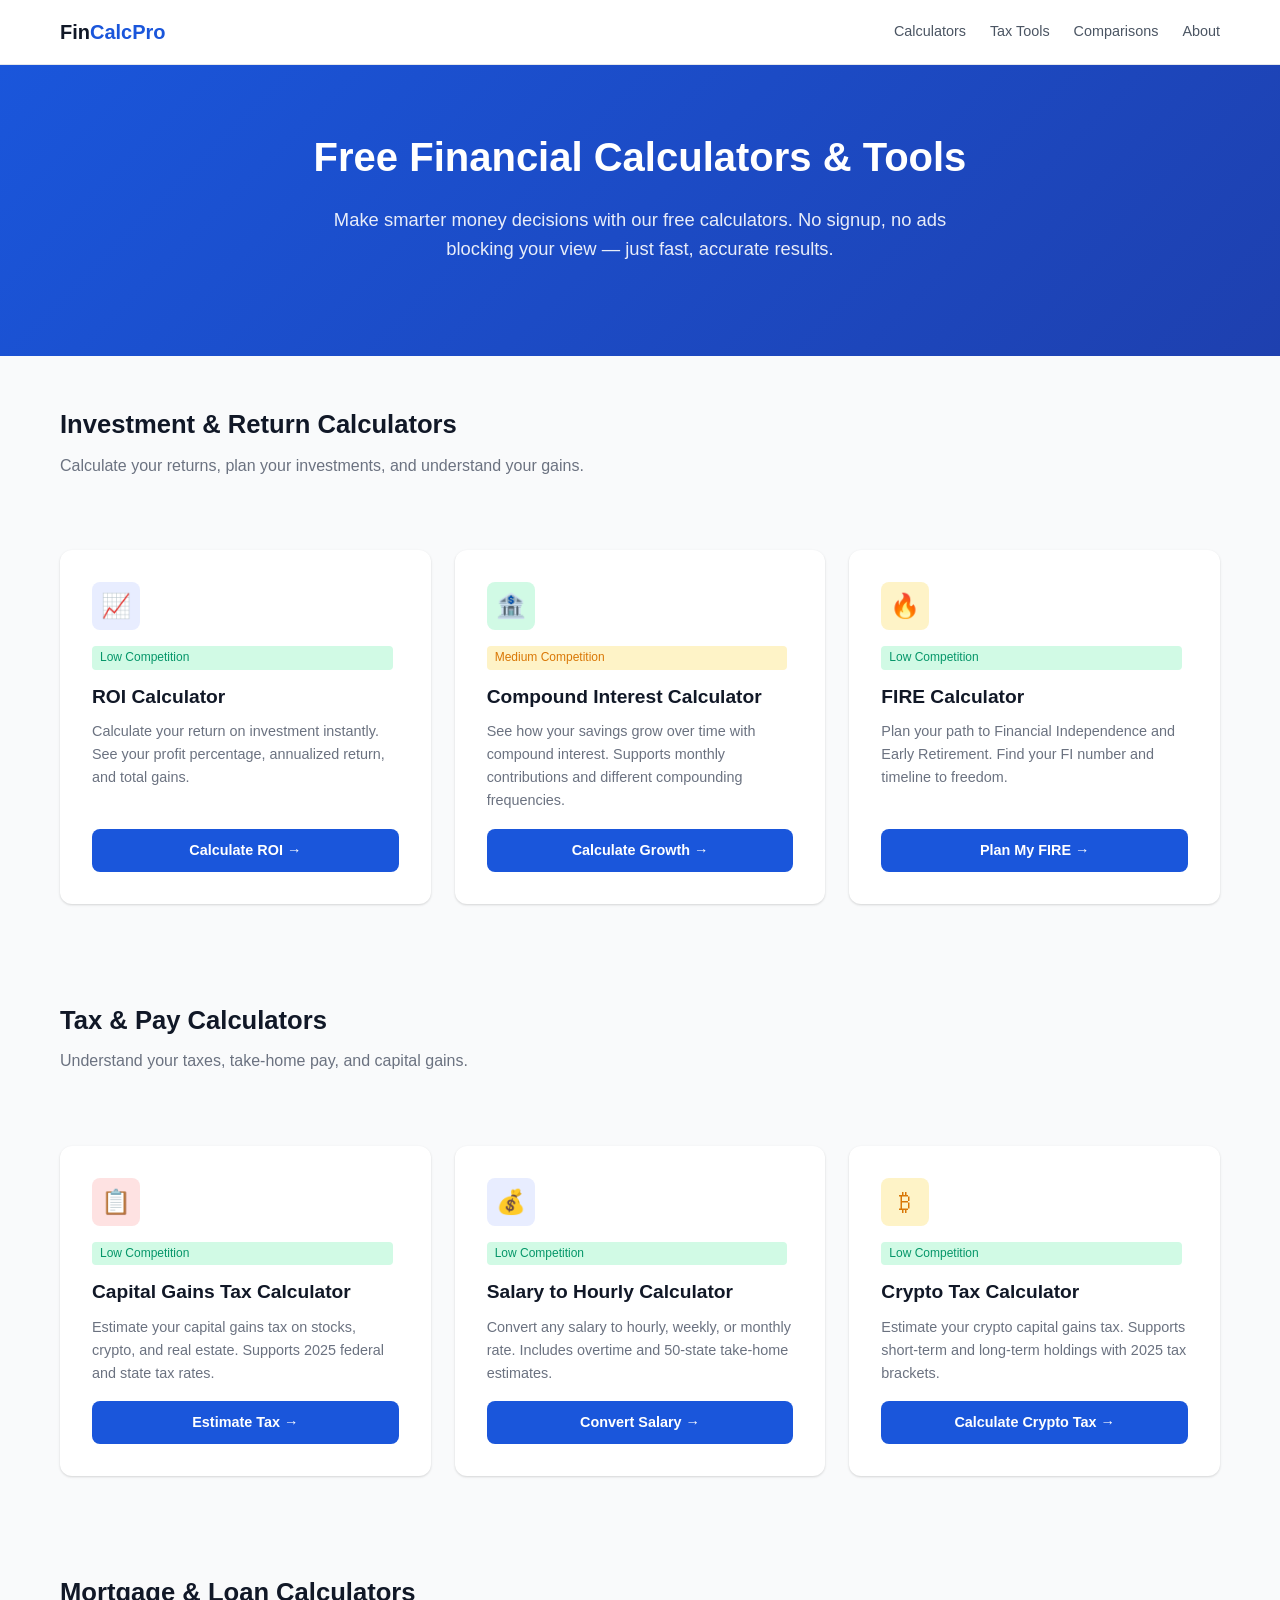
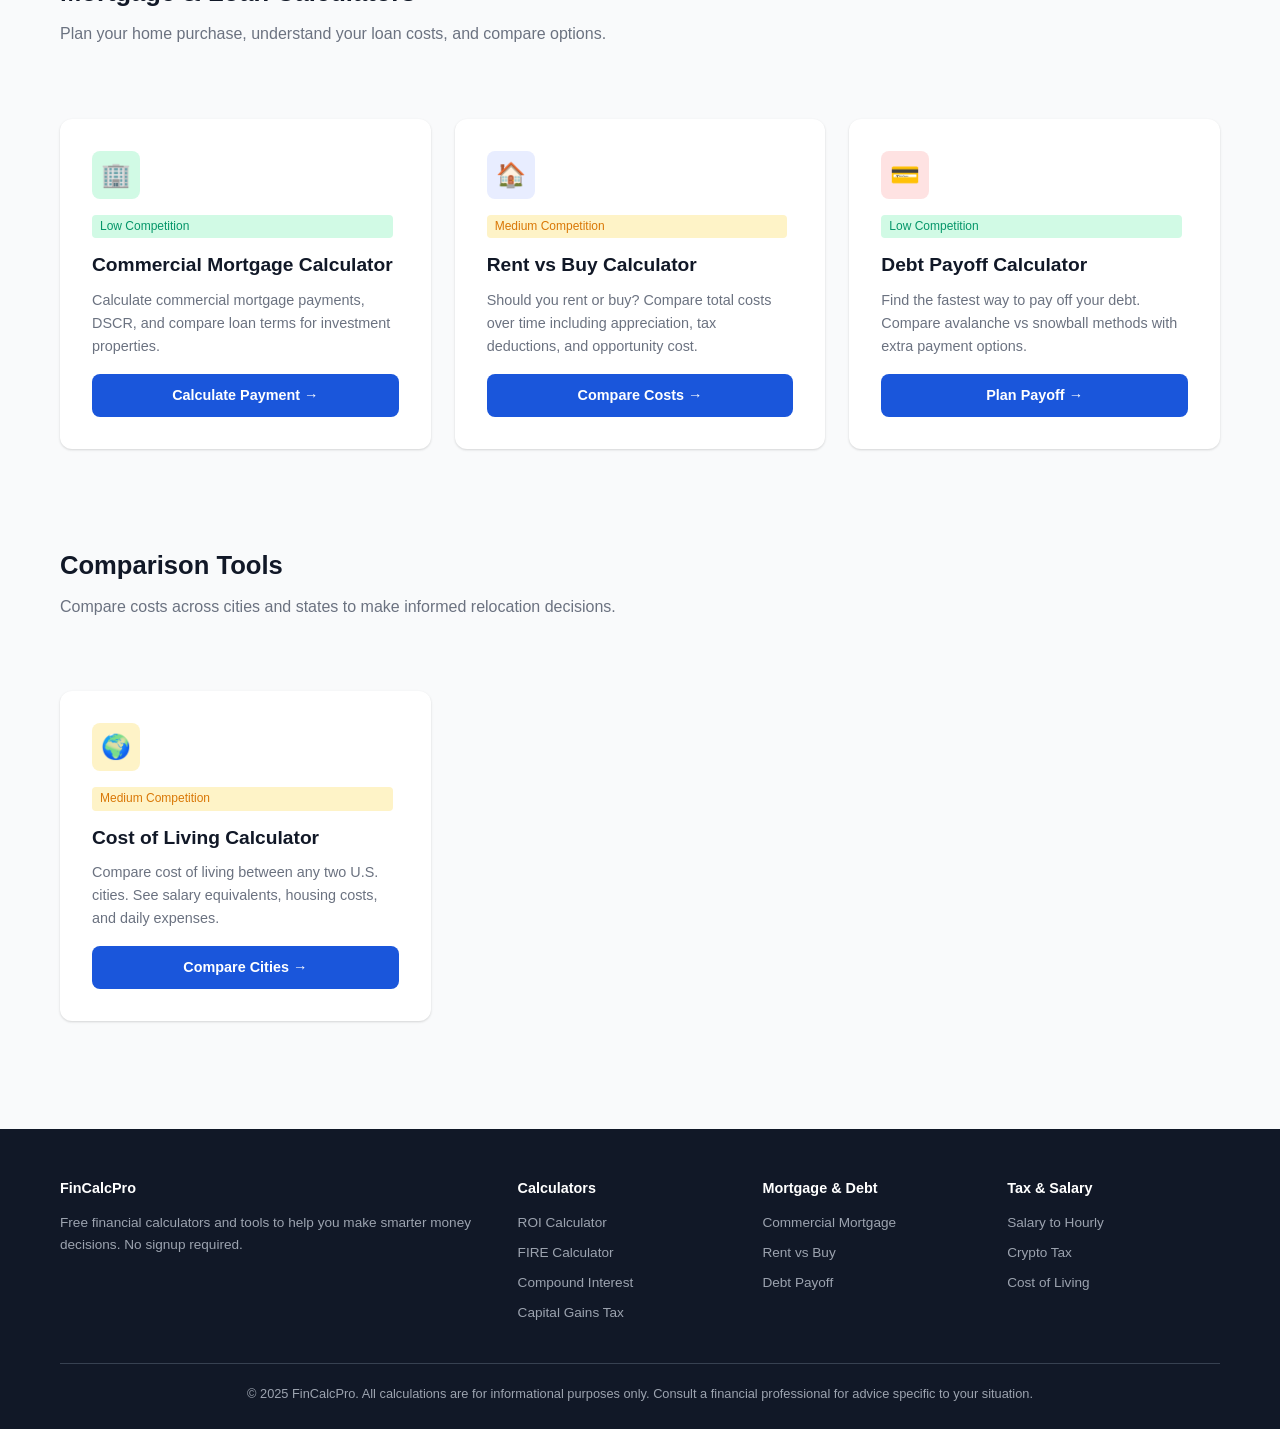
==== index.html @ 633154a2 "Phase 1: Initial project + 3 core calculators" ====
<!DOCTYPE html>
<html lang="en">
<head>
  <meta charset="UTF-8">
  <meta name="viewport" content="width=device-width, initial-scale=1.0">
  <title>Free Financial Calculators & Tools | FinCalcPro</title>
  <meta name="description" content="Free online financial calculators for ROI, mortgage, taxes, retirement, and more. No signup required. Instant results.">
  <link rel="canonical" href="https://fincalcpro.com/">
  <link rel="stylesheet" href="/css/style.css">
  <script type="application/ld+json">
  {
    "@context": "https://schema.org",
    "@type": "WebSite",
    "name": "FinCalcPro",
    "url": "https://fincalcpro.com",
    "description": "Free financial calculators and tools for smart money decisions",
    "potentialAction": {
      "@type": "SearchAction",
      "target": "https://fincalcpro.com/search?q={search_term_string}",
      "query-input": "required name=search_term_string"
    }
  }
  </script>
</head>
<body>
  <!-- Header -->
  <header class="site-header">
    <div class="container">
      <a href="/" class="site-logo">Fin<span>CalcPro</span></a>
      <nav class="site-nav">
        <a href="/#calculators">Calculators</a>
        <a href="/#tax-tools">Tax Tools</a>
        <a href="/#compare">Comparisons</a>
        <a href="/#about">About</a>
      </nav>
    </div>
  </header>

  <!-- Hero -->
  <section class="hero">
    <div class="container">
      <h1>Free Financial Calculators & Tools</h1>
      <p>Make smarter money decisions with our free calculators. No signup, no ads blocking your view — just fast, accurate results.</p>
    </div>
  </section>

  <!-- Main Tool Grid -->
  <main class="container">
    <section id="calculators" style="padding-top:48px;">
      <h2 style="font-size:1.6rem;margin-bottom:8px;color:var(--gray-900);">Investment & Return Calculators</h2>
      <p style="color:var(--gray-500);margin-bottom:24px;">Calculate your returns, plan your investments, and understand your gains.</p>
      <div class="tool-grid">
        <!-- ROI Calculator -->
        <div class="tool-card">
          <div class="tool-card-icon" style="background:var(--primary-light);color:var(--primary);">📈</div>
          <span class="tag tag-low">Low Competition</span>
          <h3>ROI Calculator</h3>
          <p>Calculate your return on investment instantly. See your profit percentage, annualized return, and total gains.</p>
          <a href="/tools/roi-calculator/" class="btn">Calculate ROI →</a>
        </div>
        <!-- Compound Interest -->
        <div class="tool-card">
          <div class="tool-card-icon" style="background:var(--success-light);color:var(--success);">🏦</div>
          <span class="tag tag-med">Medium Competition</span>
          <h3>Compound Interest Calculator</h3>
          <p>See how your savings grow over time with compound interest. Supports monthly contributions and different compounding frequencies.</p>
          <a href="/tools/compound-interest-calculator/" class="btn">Calculate Growth →</a>
        </div>
        <!-- FIRE Calculator -->
        <div class="tool-card">
          <div class="tool-card-icon" style="background:var(--warning-light);color:var(--warning);">🔥</div>
          <span class="tag tag-low">Low Competition</span>
          <h3>FIRE Calculator</h3>
          <p>Plan your path to Financial Independence and Early Retirement. Find your FI number and timeline to freedom.</p>
          <a href="/tools/fire-calculator/" class="btn">Plan My FIRE →</a>
        </div>
      </div>
    </section>

    <section id="tax-tools" style="padding-top:48px;">
      <h2 style="font-size:1.6rem;margin-bottom:8px;color:var(--gray-900);">Tax & Pay Calculators</h2>
      <p style="color:var(--gray-500);margin-bottom:24px;">Understand your taxes, take-home pay, and capital gains.</p>
      <div class="tool-grid">
        <!-- Capital Gains Tax -->
        <div class="tool-card">
          <div class="tool-card-icon" style="background:var(--danger-light);color:var(--danger);">📋</div>
          <span class="tag tag-low">Low Competition</span>
          <h3>Capital Gains Tax Calculator</h3>
          <p>Estimate your capital gains tax on stocks, crypto, and real estate. Supports 2025 federal and state tax rates.</p>
          <a href="/tools/capital-gains-tax-calculator/" class="btn">Estimate Tax →</a>
        </div>
        <!-- Salary to Hourly -->
        <div class="tool-card">
          <div class="tool-card-icon" style="background:var(--primary-light);color:var(--primary);">💰</div>
          <span class="tag tag-low">Low Competition</span>
          <h3>Salary to Hourly Calculator</h3>
          <p>Convert any salary to hourly, weekly, or monthly rate. Includes overtime and 50-state take-home estimates.</p>
          <a href="/tools/salary-to-hourly-calculator/" class="btn">Convert Salary →</a>
        </div>
        <!-- Crypto Tax -->
        <div class="tool-card">
          <div class="tool-card-icon" style="background:var(--warning-light);color:var(--warning);">₿</div>
          <span class="tag tag-low">Low Competition</span>
          <h3>Crypto Tax Calculator</h3>
          <p>Estimate your crypto capital gains tax. Supports short-term and long-term holdings with 2025 tax brackets.</p>
          <a href="/tools/crypto-tax-calculator/" class="btn">Calculate Crypto Tax →</a>
        </div>
      </div>
    </section>

    <section id="mortgage" style="padding-top:48px;">
      <h2 style="font-size:1.6rem;margin-bottom:8px;color:var(--gray-900);">Mortgage & Loan Calculators</h2>
      <p style="color:var(--gray-500);margin-bottom:24px;">Plan your home purchase, understand your loan costs, and compare options.</p>
      <div class="tool-grid">
        <!-- Commercial Mortgage -->
        <div class="tool-card">
          <div class="tool-card-icon" style="background:var(--success-light);color:var(--success);">🏢</div>
          <span class="tag tag-low">Low Competition</span>
          <h3>Commercial Mortgage Calculator</h3>
          <p>Calculate commercial mortgage payments, DSCR, and compare loan terms for investment properties.</p>
          <a href="/tools/commercial-mortgage-calculator/" class="btn">Calculate Payment →</a>
        </div>
        <!-- Rent vs Buy -->
        <div class="tool-card">
          <div class="tool-card-icon" style="background:var(--primary-light);color:var(--primary);">🏠</div>
          <span class="tag tag-med">Medium Competition</span>
          <h3>Rent vs Buy Calculator</h3>
          <p>Should you rent or buy? Compare total costs over time including appreciation, tax deductions, and opportunity cost.</p>
          <a href="/tools/rent-vs-buy-calculator/" class="btn">Compare Costs →</a>
        </div>
        <!-- Debt Payoff -->
        <div class="tool-card">
          <div class="tool-card-icon" style="background:var(--danger-light);color:var(--danger);">💳</div>
          <span class="tag tag-low">Low Competition</span>
          <h3>Debt Payoff Calculator</h3>
          <p>Find the fastest way to pay off your debt. Compare avalanche vs snowball methods with extra payment options.</p>
          <a href="/tools/debt-payoff-calculator/" class="btn">Plan Payoff →</a>
        </div>
      </div>
    </section>

    <section id="compare" style="padding-top:48px;">
      <h2 style="font-size:1.6rem;margin-bottom:8px;color:var(--gray-900);">Comparison Tools</h2>
      <p style="color:var(--gray-500);margin-bottom:24px;">Compare costs across cities and states to make informed relocation decisions.</p>
      <div class="tool-grid">
        <!-- Cost of Living -->
        <div class="tool-card">
          <div class="tool-card-icon" style="background:var(--warning-light);color:var(--warning);">🌍</div>
          <span class="tag tag-med">Medium Competition</span>
          <h3>Cost of Living Calculator</h3>
          <p>Compare cost of living between any two U.S. cities. See salary equivalents, housing costs, and daily expenses.</p>
          <a href="/tools/cost-of-living-calculator/" class="btn">Compare Cities →</a>
        </div>
      </div>
    </section>
  </main>

  <!-- Footer -->
  <footer class="site-footer">
    <div class="container">
      <div class="footer-grid">
        <div class="footer-col">
          <h4>FinCalcPro</h4>
          <p style="font-size:.85rem;margin-bottom:12px;">Free financial calculators and tools to help you make smarter money decisions. No signup required.</p>
        </div>
        <div class="footer-col">
          <h4>Calculators</h4>
          <a href="/tools/roi-calculator/">ROI Calculator</a>
          <a href="/tools/fire-calculator/">FIRE Calculator</a>
          <a href="/tools/compound-interest-calculator/">Compound Interest</a>
          <a href="/tools/capital-gains-tax-calculator/">Capital Gains Tax</a>
        </div>
        <div class="footer-col">
          <h4>Mortgage & Debt</h4>
          <a href="/tools/commercial-mortgage-calculator/">Commercial Mortgage</a>
          <a href="/tools/rent-vs-buy-calculator/">Rent vs Buy</a>
          <a href="/tools/debt-payoff-calculator/">Debt Payoff</a>
        </div>
        <div class="footer-col">
          <h4>Tax & Salary</h4>
          <a href="/tools/salary-to-hourly-calculator/">Salary to Hourly</a>
          <a href="/tools/crypto-tax-calculator/">Crypto Tax</a>
          <a href="/tools/cost-of-living-calculator/">Cost of Living</a>
        </div>
      </div>
      <div class="footer-bottom">
        &copy; 2025 FinCalcPro. All calculations are for informational purposes only. Consult a financial professional for advice specific to your situation.
      </div>
    </div>
  </footer>
</body>
</html>
---- css/style.css ----
/* ===== Finance Tools - Global Styles ===== */
:root {
  --primary: #1a56db;
  --primary-dark: #1e40af;
  --primary-light: #e8edff;
  --success: #059669;
  --success-light: #d1fae5;
  --warning: #d97706;
  --warning-light: #fef3c7;
  --danger: #dc2626;
  --danger-light: #fee2e2;
  --gray-50: #f9fafb;
  --gray-100: #f3f4f6;
  --gray-200: #e5e7eb;
  --gray-300: #d1d5db;
  --gray-400: #9ca3af;
  --gray-500: #6b7280;
  --gray-600: #4b5563;
  --gray-700: #374151;
  --gray-800: #1f2937;
  --gray-900: #111827;
  --radius: 8px;
  --radius-lg: 12px;
  --shadow: 0 1px 3px rgba(0,0,0,.1), 0 1px 2px rgba(0,0,0,.06);
  --shadow-md: 0 4px 6px rgba(0,0,0,.07), 0 2px 4px rgba(0,0,0,.06);
  --shadow-lg: 0 10px 15px rgba(0,0,0,.1), 0 4px 6px rgba(0,0,0,.05);
}

*, *::before, *::after { box-sizing: border-box; margin: 0; padding: 0; }

body {
  font-family: -apple-system, BlinkMacSystemFont, 'Segoe UI', Roboto, 'Helvetica Neue', Arial, sans-serif;
  line-height: 1.6;
  color: var(--gray-800);
  background: var(--gray-50);
  -webkit-font-smoothing: antialiased;
}

a { color: var(--primary); text-decoration: none; }
a:hover { text-decoration: underline; }

/* Layout */
.container { max-width: 1200px; margin: 0 auto; padding: 0 20px; }

/* Header */
.site-header {
  background: #fff;
  border-bottom: 1px solid var(--gray-200);
  position: sticky;
  top: 0;
  z-index: 100;
}
.site-header .container {
  display: flex;
  align-items: center;
  justify-content: space-between;
  height: 64px;
}
.site-logo {
  font-size: 1.25rem;
  font-weight: 700;
  color: var(--gray-900);
  text-decoration: none;
}
.site-logo span { color: var(--primary); }

.site-nav { display: flex; gap: 24px; align-items: center; }
.site-nav a {
  color: var(--gray-600);
  font-size: .9rem;
  font-weight: 500;
  transition: color .2s;
}
.site-nav a:hover { color: var(--primary); text-decoration: none; }

/* Hero */
.hero {
  background: linear-gradient(135deg, var(--primary) 0%, var(--primary-dark) 100%);
  color: #fff;
  padding: 60px 0;
  text-align: center;
}
.hero h1 { font-size: 2.5rem; font-weight: 700; margin-bottom: 16px; }
.hero p { font-size: 1.15rem; opacity: .9; max-width: 640px; margin: 0 auto 32px; }

/* Tool Card Grid */
.tool-grid {
  display: grid;
  grid-template-columns: repeat(auto-fill, minmax(340px, 1fr));
  gap: 24px;
  padding: 48px 0;
}

.tool-card {
  background: #fff;
  border-radius: var(--radius-lg);
  box-shadow: var(--shadow);
  padding: 32px;
  transition: box-shadow .2s, transform .2s;
  display: flex;
  flex-direction: column;
}
.tool-card:hover {
  box-shadow: var(--shadow-lg);
  transform: translateY(-2px);
}
.tool-card-icon {
  width: 48px;
  height: 48px;
  border-radius: var(--radius);
  display: flex;
  align-items: center;
  justify-content: center;
  font-size: 1.5rem;
  margin-bottom: 16px;
}
.tool-card h3 { font-size: 1.2rem; margin-bottom: 8px; color: var(--gray-900); }
.tool-card p { font-size: .9rem; color: var(--gray-500); margin-bottom: 16px; flex: 1; }
.tool-card .tag {
  display: inline-block;
  font-size: .75rem;
  padding: 2px 8px;
  border-radius: 4px;
  margin-right: 6px;
  margin-bottom: 12px;
}
.tag-low { background: var(--success-light); color: var(--success); }
.tag-med { background: var(--warning-light); color: var(--warning); }
.tool-card .btn {
  display: inline-block;
  background: var(--primary);
  color: #fff;
  padding: 10px 20px;
  border-radius: var(--radius);
  font-weight: 600;
  font-size: .9rem;
  text-align: center;
  transition: background .2s;
}
.tool-card .btn:hover { background: var(--primary-dark); text-decoration: none; }

/* Tool Page Layout */
.tool-page { padding: 40px 0 60px; }
.tool-layout {
  display: grid;
  grid-template-columns: 1fr 360px;
  gap: 32px;
  align-items: start;
}
@media (max-width: 900px) {
  .tool-layout { grid-template-columns: 1fr; }
}

/* Calculator Box */
.calc-box {
  background: #fff;
  border-radius: var(--radius-lg);
  box-shadow: var(--shadow-md);
  padding: 32px;
  position: sticky;
  top: 80px;
}
.calc-box h2 {
  font-size: 1.3rem;
  margin-bottom: 24px;
  color: var(--gray-900);
}

.form-group { margin-bottom: 20px; }
.form-group label {
  display: block;
  font-size: .85rem;
  font-weight: 600;
  color: var(--gray-700);
  margin-bottom: 6px;
}
.form-group input,
.form-group select {
  width: 100%;
  padding: 10px 14px;
  border: 1px solid var(--gray-300);
  border-radius: var(--radius);
  font-size: 1rem;
  transition: border-color .2s;
  background: #fff;
}
.form-group input:focus,
.form-group select:focus {
  outline: none;
  border-color: var(--primary);
  box-shadow: 0 0 0 3px rgba(26,86,219,.15);
}
.form-group .input-prefix {
  position: relative;
}
.form-group .input-prefix::before {
  content: '$';
  position: absolute;
  left: 14px;
  top: 50%;
  transform: translateY(-50%);
  color: var(--gray-400);
  font-size: 1rem;
}
.form-group .input-prefix input {
  padding-left: 30px;
}
.form-group .input-suffix::after {
  content: '%';
  position: absolute;
  right: 14px;
  top: 50%;
  transform: translateY(-50%);
  color: var(--gray-400);
  font-size: 1rem;
}
.form-group .input-suffix {
  position: relative;
}
.form-group .input-suffix input {
  padding-right: 30px;
}

.btn-calc {
  width: 100%;
  padding: 14px;
  background: var(--primary);
  color: #fff;
  border: none;
  border-radius: var(--radius);
  font-size: 1rem;
  font-weight: 600;
  cursor: pointer;
  transition: background .2s;
}
.btn-calc:hover { background: var(--primary-dark); }

/* Results */
.calc-results {
  margin-top: 24px;
  padding-top: 24px;
  border-top: 1px solid var(--gray-200);
  display: none;
}
.calc-results.show { display: block; }
.result-row {
  display: flex;
  justify-content: space-between;
  padding: 10px 0;
  border-bottom: 1px solid var(--gray-100);
}
.result-row:last-child { border-bottom: none; }
.result-label { color: var(--gray-500); font-size: .9rem; }
.result-value { font-weight: 700; color: var(--gray-900); font-size: .95rem; }
.result-highlight {
  background: var(--primary-light);
  border-radius: var(--radius);
  padding: 16px;
  margin-top: 12px;
  text-align: center;
}
.result-highlight .big-number {
  font-size: 2rem;
  font-weight: 700;
  color: var(--primary);
}
.result-highlight .big-label {
  font-size: .85rem;
  color: var(--gray-500);
  margin-top: 4px;
}

/* Content Area */
.tool-content { min-width: 0; }
.tool-content h1 {
  font-size: 2rem;
  margin-bottom: 8px;
  color: var(--gray-900);
}
.tool-content .breadcrumb {
  font-size: .85rem;
  color: var(--gray-400);
  margin-bottom: 24px;
}
.tool-content .breadcrumb a { color: var(--gray-400); }
.tool-content .breadcrumb a:hover { color: var(--primary); }

.content-section {
  margin-top: 40px;
  padding-top: 32px;
  border-top: 1px solid var(--gray-200);
}
.content-section h2 {
  font-size: 1.4rem;
  margin-bottom: 16px;
  color: var(--gray-900);
}
.content-section h3 {
  font-size: 1.15rem;
  margin: 20px 0 10px;
  color: var(--gray-800);
}
.content-section p {
  color: var(--gray-600);
  margin-bottom: 14px;
  font-size: .95rem;
}
.content-section ul, .content-section ol {
  margin: 0 0 14px 20px;
  color: var(--gray-600);
  font-size: .95rem;
}
.content-section li { margin-bottom: 6px; }

.formula-box {
  background: var(--gray-100);
  border-radius: var(--radius);
  padding: 16px 20px;
  margin: 16px 0;
  font-family: 'SF Mono', 'Fira Code', monospace;
  font-size: .9rem;
  color: var(--gray-700);
  overflow-x: auto;
}

/* FAQ */
.faq-item {
  margin-bottom: 12px;
  border: 1px solid var(--gray-200);
  border-radius: var(--radius);
  overflow: hidden;
}
.faq-question {
  padding: 16px 20px;
  font-weight: 600;
  color: var(--gray-800);
  cursor: pointer;
  display: flex;
  justify-content: space-between;
  align-items: center;
  background: #fff;
  transition: background .2s;
}
.faq-question:hover { background: var(--gray-50); }
.faq-question::after { content: '+'; font-size: 1.2rem; color: var(--gray-400); }
.faq-question.open::after { content: '−'; }
.faq-answer {
  padding: 0 20px;
  max-height: 0;
  overflow: hidden;
  transition: max-height .3s ease, padding .3s ease;
  color: var(--gray-600);
  font-size: .9rem;
  background: #fff;
}
.faq-answer.open {
  max-height: 500px;
  padding: 0 20px 16px;
}

/* Related Tools */
.related-tools {
  margin-top: 48px;
  padding-top: 32px;
  border-top: 1px solid var(--gray-200);
}
.related-tools h2 { font-size: 1.3rem; margin-bottom: 20px; }
.related-grid {
  display: grid;
  grid-template-columns: repeat(auto-fill, minmax(200px, 1fr));
  gap: 16px;
}
.related-card {
  background: #fff;
  border: 1px solid var(--gray-200);
  border-radius: var(--radius);
  padding: 16px;
  transition: border-color .2s;
}
.related-card:hover { border-color: var(--primary); text-decoration: none; }
.related-card h4 { font-size: .95rem; color: var(--gray-800); margin-bottom: 4px; }
.related-card p { font-size: .8rem; color: var(--gray-400); }

/* Footer */
.site-footer {
  background: var(--gray-900);
  color: var(--gray-400);
  padding: 48px 0 24px;
  margin-top: 60px;
}
.footer-grid {
  display: grid;
  grid-template-columns: 2fr 1fr 1fr 1fr;
  gap: 32px;
  margin-bottom: 32px;
}
@media (max-width: 768px) {
  .footer-grid { grid-template-columns: 1fr 1fr; }
}
.footer-col h4 { color: #fff; font-size: .9rem; margin-bottom: 12px; }
.footer-col a { display: block; color: var(--gray-400); font-size: .85rem; margin-bottom: 8px; }
.footer-col a:hover { color: #fff; text-decoration: none; }
.footer-bottom {
  border-top: 1px solid var(--gray-700);
  padding-top: 20px;
  font-size: .8rem;
  text-align: center;
}

/* Responsive */
@media (max-width: 768px) {
  .hero h1 { font-size: 1.8rem; }
  .hero p { font-size: 1rem; }
  .tool-grid { grid-template-columns: 1fr; }
  .site-nav { display: none; }
}

/* Ad placeholder */
.ad-slot {
  background: var(--gray-100);
  border: 1px dashed var(--gray-300);
  border-radius: var(--radius);
  padding: 20px;
  text-align: center;
  color: var(--gray-400);
  font-size: .8rem;
  margin: 20px 0;
  min-height: 90px;
}
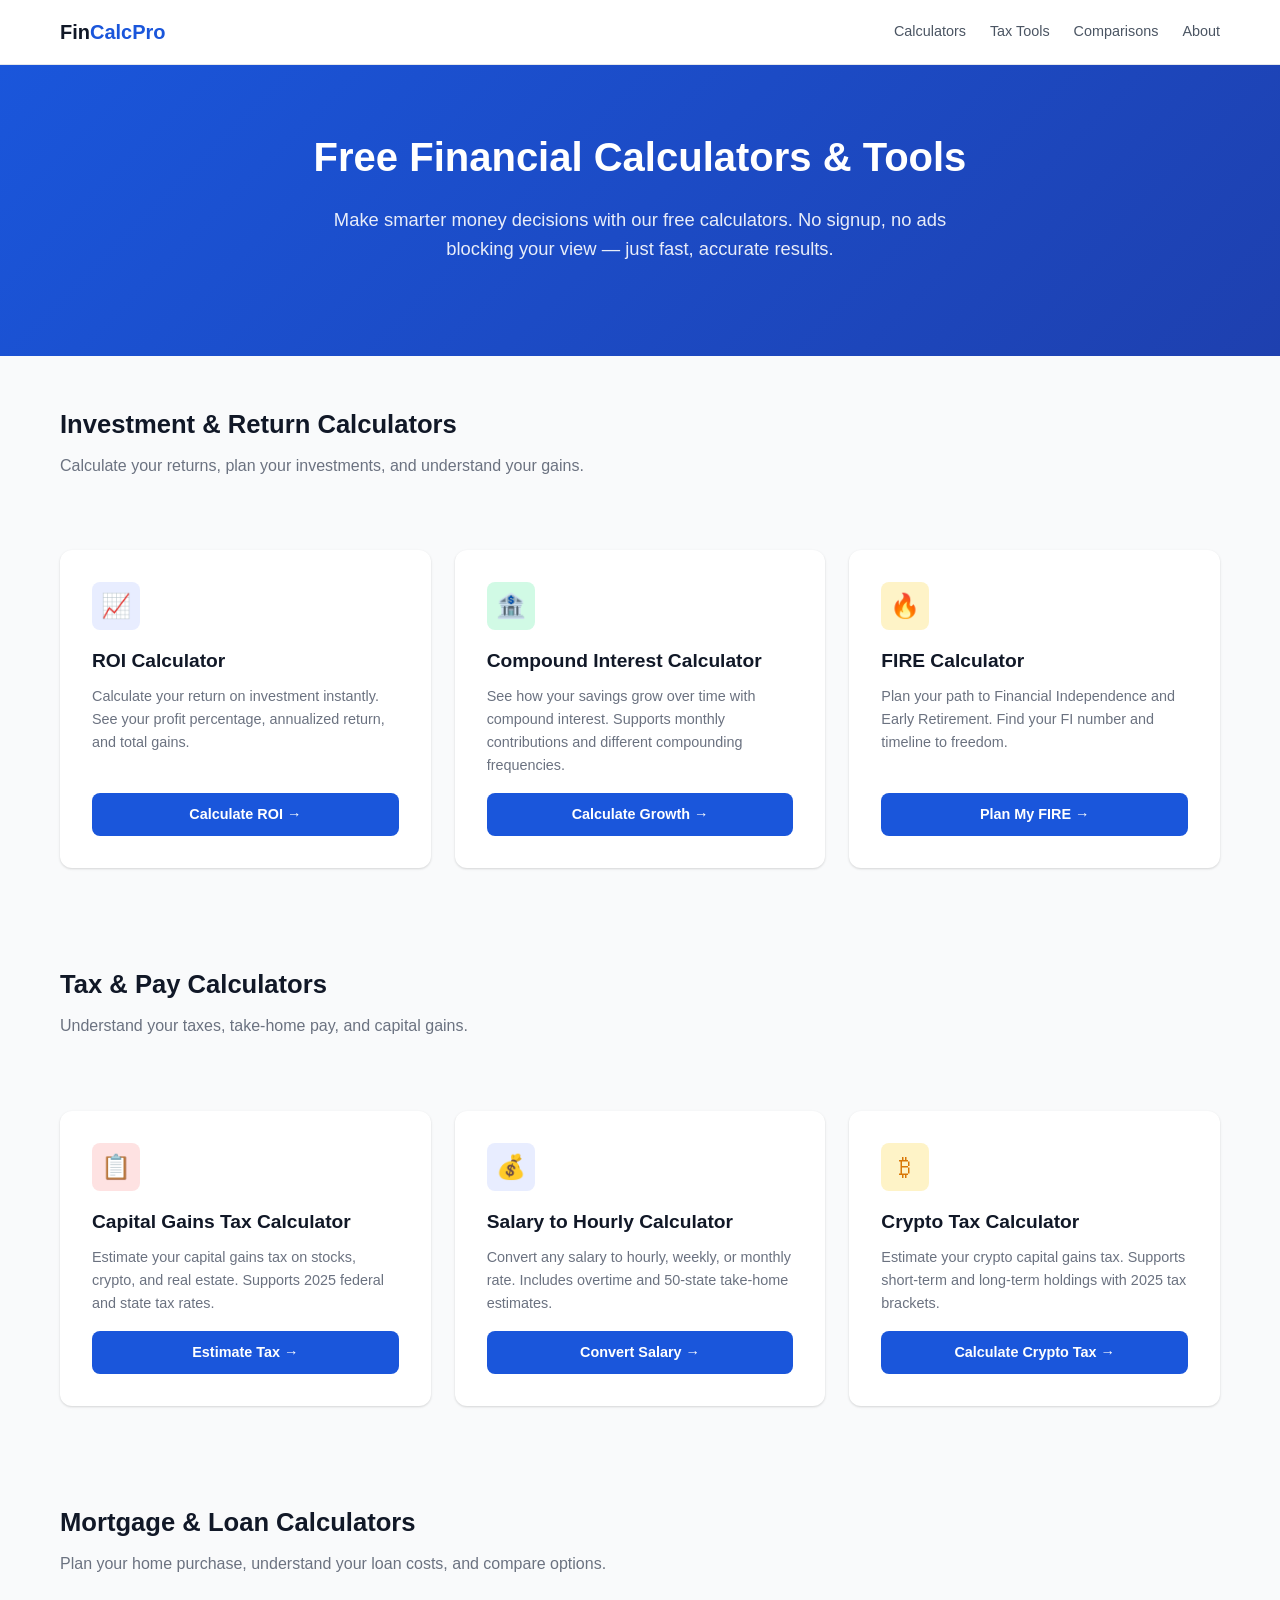
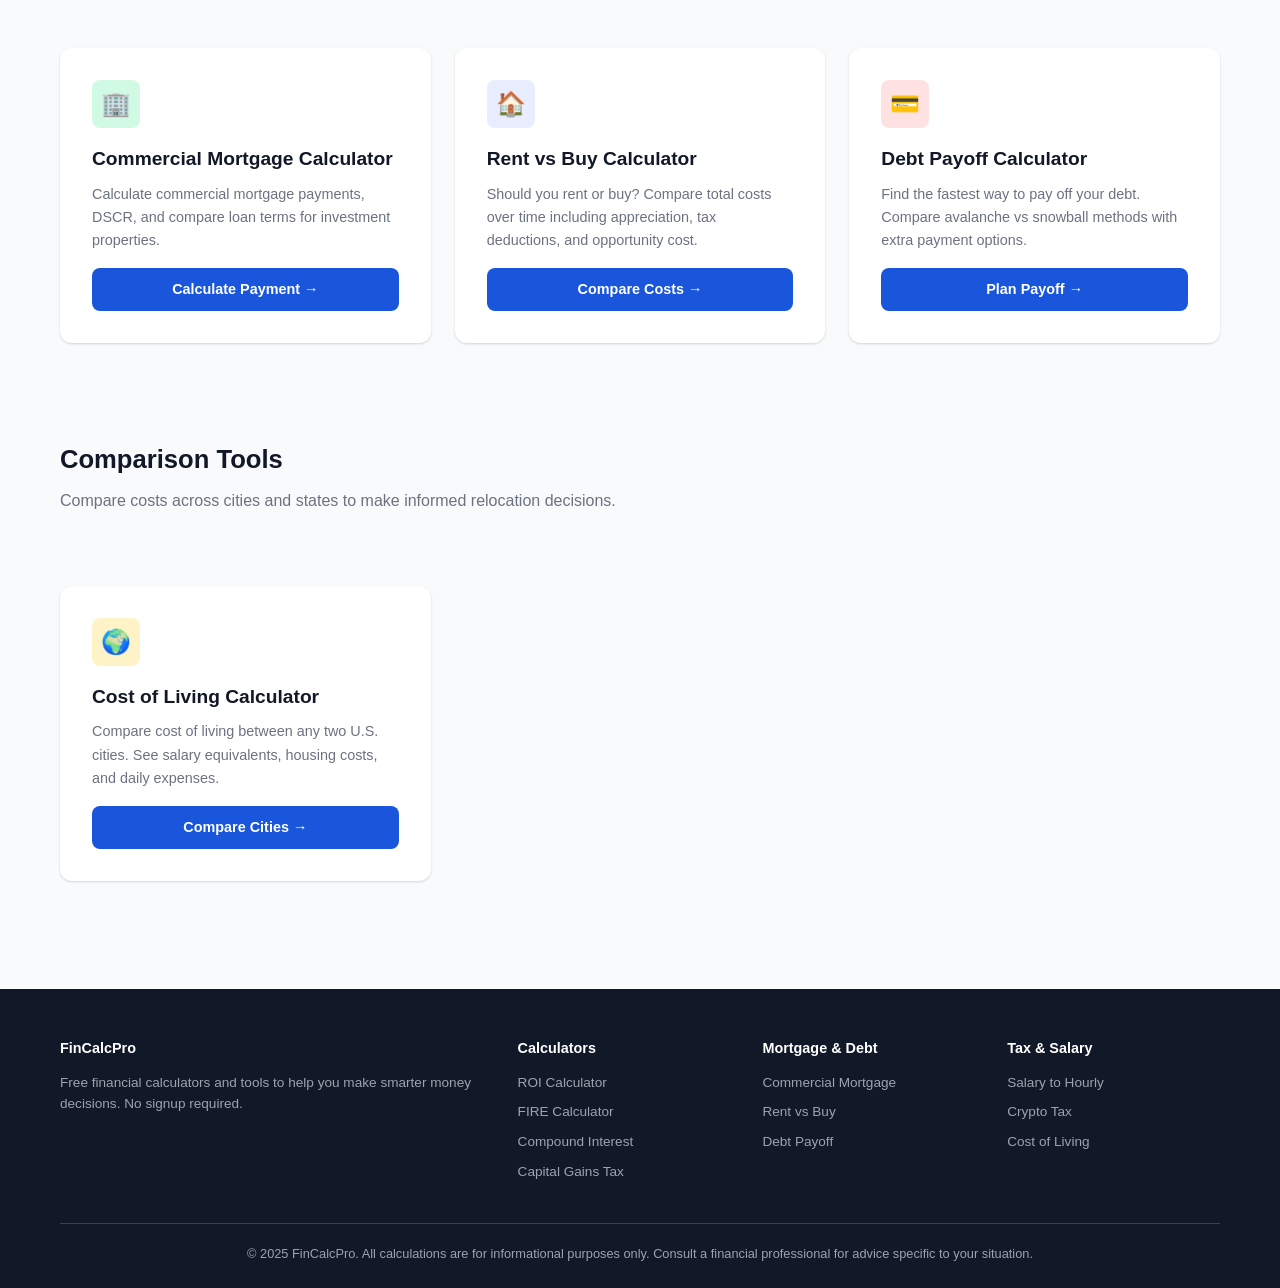
==== commit e33c2da2: "Remove Low/Medium Competition tags from homepage" ====
--- a/index.html
+++ b/index.html
@@ -53,7 +53,6 @@
         <!-- ROI Calculator -->
         <div class="tool-card">
           <div class="tool-card-icon" style="background:var(--primary-light);color:var(--primary);">📈</div>
-          <span class="tag tag-low">Low Competition</span>
           <h3>ROI Calculator</h3>
           <p>Calculate your return on investment instantly. See your profit percentage, annualized return, and total gains.</p>
           <a href="/tools/roi-calculator/" class="btn">Calculate ROI →</a>
@@ -61,7 +60,6 @@
         <!-- Compound Interest -->
         <div class="tool-card">
           <div class="tool-card-icon" style="background:var(--success-light);color:var(--success);">🏦</div>
-          <span class="tag tag-med">Medium Competition</span>
           <h3>Compound Interest Calculator</h3>
           <p>See how your savings grow over time with compound interest. Supports monthly contributions and different compounding frequencies.</p>
           <a href="/tools/compound-interest-calculator/" class="btn">Calculate Growth →</a>
@@ -69,7 +67,6 @@
         <!-- FIRE Calculator -->
         <div class="tool-card">
           <div class="tool-card-icon" style="background:var(--warning-light);color:var(--warning);">🔥</div>
-          <span class="tag tag-low">Low Competition</span>
           <h3>FIRE Calculator</h3>
           <p>Plan your path to Financial Independence and Early Retirement. Find your FI number and timeline to freedom.</p>
           <a href="/tools/fire-calculator/" class="btn">Plan My FIRE →</a>
@@ -84,7 +81,6 @@
         <!-- Capital Gains Tax -->
         <div class="tool-card">
           <div class="tool-card-icon" style="background:var(--danger-light);color:var(--danger);">📋</div>
-          <span class="tag tag-low">Low Competition</span>
           <h3>Capital Gains Tax Calculator</h3>
           <p>Estimate your capital gains tax on stocks, crypto, and real estate. Supports 2025 federal and state tax rates.</p>
           <a href="/tools/capital-gains-tax-calculator/" class="btn">Estimate Tax →</a>
@@ -92,7 +88,6 @@
         <!-- Salary to Hourly -->
         <div class="tool-card">
           <div class="tool-card-icon" style="background:var(--primary-light);color:var(--primary);">💰</div>
-          <span class="tag tag-low">Low Competition</span>
           <h3>Salary to Hourly Calculator</h3>
           <p>Convert any salary to hourly, weekly, or monthly rate. Includes overtime and 50-state take-home estimates.</p>
           <a href="/tools/salary-to-hourly-calculator/" class="btn">Convert Salary →</a>
@@ -100,7 +95,6 @@
         <!-- Crypto Tax -->
         <div class="tool-card">
           <div class="tool-card-icon" style="background:var(--warning-light);color:var(--warning);">₿</div>
-          <span class="tag tag-low">Low Competition</span>
           <h3>Crypto Tax Calculator</h3>
           <p>Estimate your crypto capital gains tax. Supports short-term and long-term holdings with 2025 tax brackets.</p>
           <a href="/tools/crypto-tax-calculator/" class="btn">Calculate Crypto Tax →</a>
@@ -115,7 +109,6 @@
         <!-- Commercial Mortgage -->
         <div class="tool-card">
           <div class="tool-card-icon" style="background:var(--success-light);color:var(--success);">🏢</div>
-          <span class="tag tag-low">Low Competition</span>
           <h3>Commercial Mortgage Calculator</h3>
           <p>Calculate commercial mortgage payments, DSCR, and compare loan terms for investment properties.</p>
           <a href="/tools/commercial-mortgage-calculator/" class="btn">Calculate Payment →</a>
@@ -123,7 +116,6 @@
         <!-- Rent vs Buy -->
         <div class="tool-card">
           <div class="tool-card-icon" style="background:var(--primary-light);color:var(--primary);">🏠</div>
-          <span class="tag tag-med">Medium Competition</span>
           <h3>Rent vs Buy Calculator</h3>
           <p>Should you rent or buy? Compare total costs over time including appreciation, tax deductions, and opportunity cost.</p>
           <a href="/tools/rent-vs-buy-calculator/" class="btn">Compare Costs →</a>
@@ -131,7 +123,6 @@
         <!-- Debt Payoff -->
         <div class="tool-card">
           <div class="tool-card-icon" style="background:var(--danger-light);color:var(--danger);">💳</div>
-          <span class="tag tag-low">Low Competition</span>
           <h3>Debt Payoff Calculator</h3>
           <p>Find the fastest way to pay off your debt. Compare avalanche vs snowball methods with extra payment options.</p>
           <a href="/tools/debt-payoff-calculator/" class="btn">Plan Payoff →</a>
@@ -146,7 +137,6 @@
         <!-- Cost of Living -->
         <div class="tool-card">
           <div class="tool-card-icon" style="background:var(--warning-light);color:var(--warning);">🌍</div>
-          <span class="tag tag-med">Medium Competition</span>
           <h3>Cost of Living Calculator</h3>
           <p>Compare cost of living between any two U.S. cities. See salary equivalents, housing costs, and daily expenses.</p>
           <a href="/tools/cost-of-living-calculator/" class="btn">Compare Cities →</a>
--- a/css/style.css
+++ b/css/style.css
@@ -415,6 +415,77 @@
   .site-nav { display: none; }
 }
 
+/* Validation error */
+.form-error {
+  color: var(--danger);
+  font-size: .8rem;
+  margin-top: 4px;
+  display: none;
+}
+.form-error.show { display: block; }
+.form-group.has-error input,
+.form-group.has-error select {
+  border-color: var(--danger);
+  box-shadow: 0 0 0 3px rgba(220,38,38,.15);
+}
+
+/* Editable select - combo input */
+.combo-input {
+  position: relative;
+}
+.combo-input input {
+  width: 100%;
+  padding: 10px 14px;
+  padding-right: 36px;
+  border: 1px solid var(--gray-300);
+  border-radius: var(--radius);
+  font-size: 1rem;
+  transition: border-color .2s;
+  background: #fff;
+}
+.combo-input input:focus {
+  outline: none;
+  border-color: var(--primary);
+  box-shadow: 0 0 0 3px rgba(26,86,219,.15);
+}
+.combo-dropdown {
+  position: absolute;
+  top: 100%;
+  left: 0;
+  right: 0;
+  background: #fff;
+  border: 1px solid var(--gray-300);
+  border-radius: 0 0 var(--radius) var(--radius);
+  box-shadow: var(--shadow-md);
+  z-index: 10;
+  max-height: 180px;
+  overflow-y: auto;
+  display: none;
+}
+.combo-dropdown.show { display: block; }
+.combo-option {
+  padding: 8px 14px;
+  cursor: pointer;
+  font-size: .9rem;
+  color: var(--gray-700);
+}
+.combo-option:hover { background: var(--primary-light); color: var(--primary); }
+.combo-option .combo-desc { font-size: .75rem; color: var(--gray-400); margin-left: 6px; }
+.combo-toggle {
+  position: absolute;
+  right: 8px;
+  top: 50%;
+  transform: translateY(-50%);
+  background: none;
+  border: none;
+  cursor: pointer;
+  color: var(--gray-400);
+  font-size: 1.1rem;
+  padding: 4px;
+  line-height: 1;
+}
+.combo-toggle:hover { color: var(--gray-600); }
+
 /* Ad placeholder */
 .ad-slot {
   background: var(--gray-100);
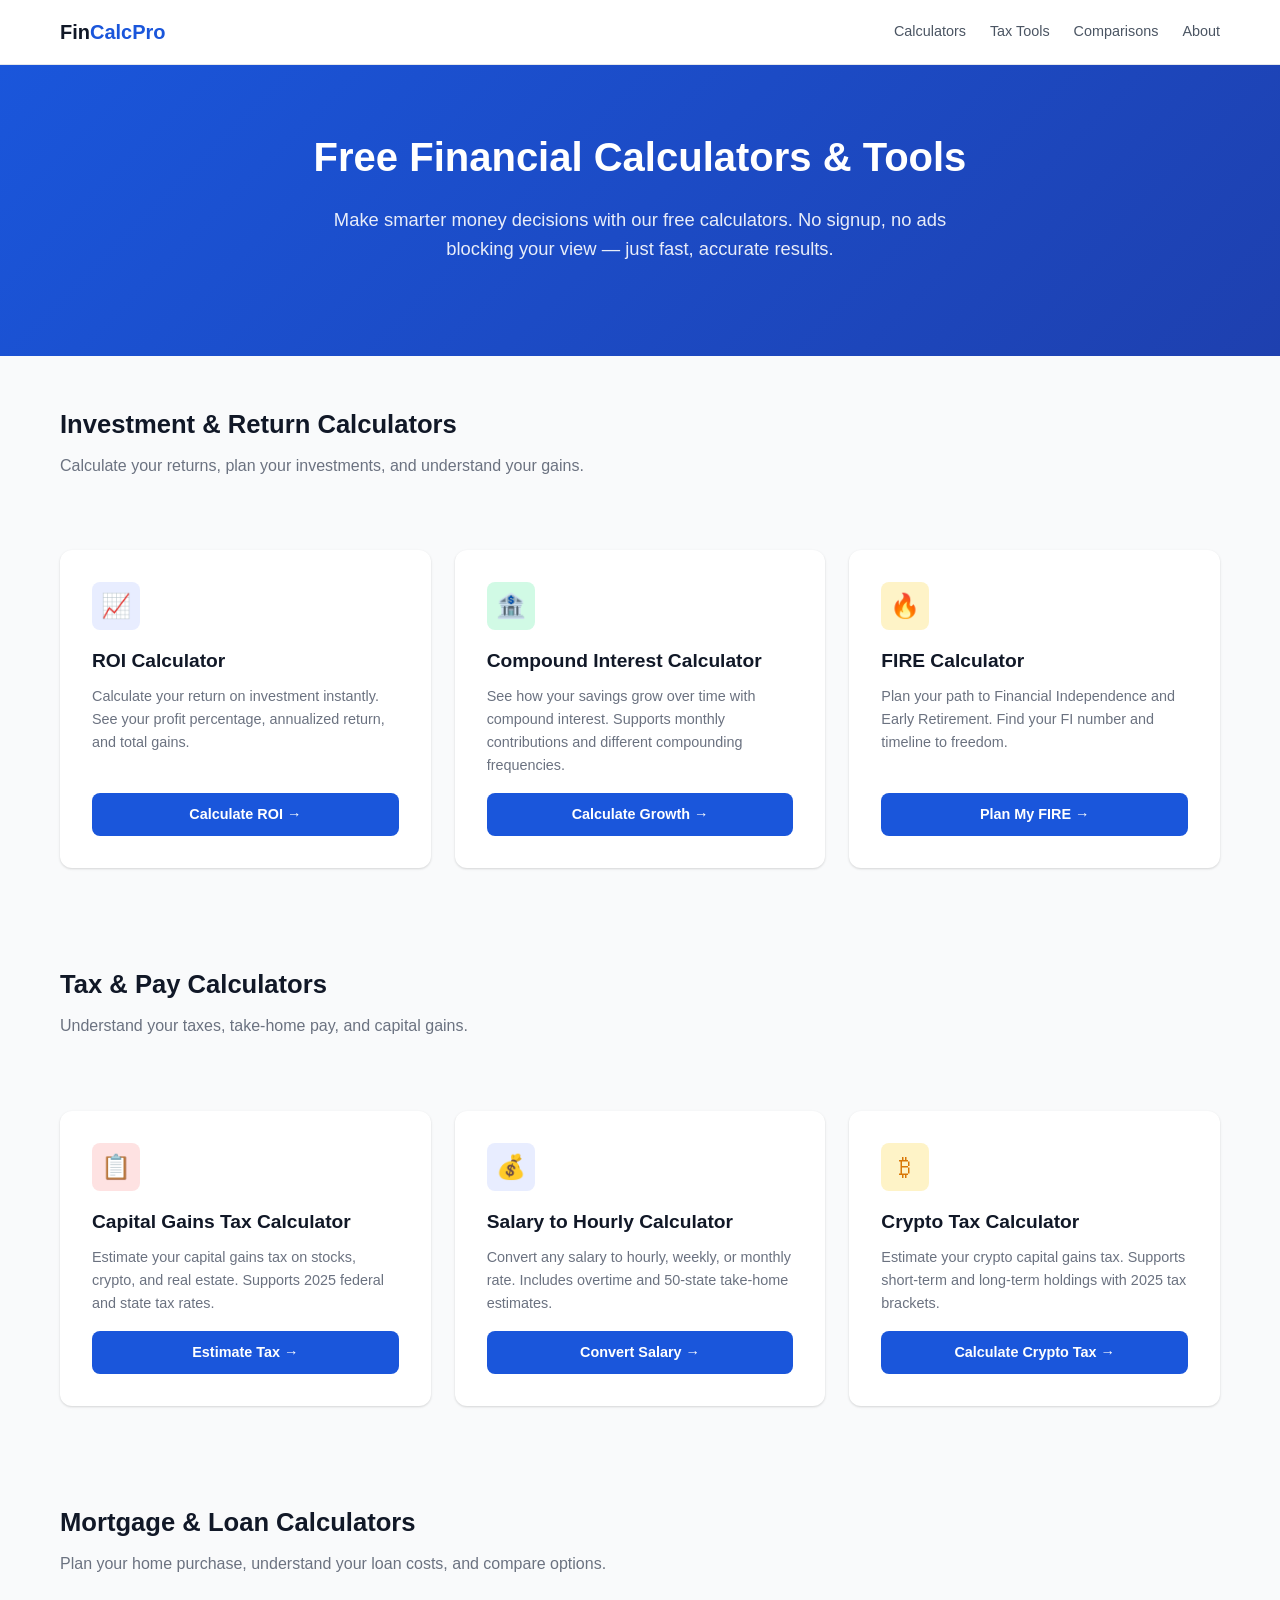
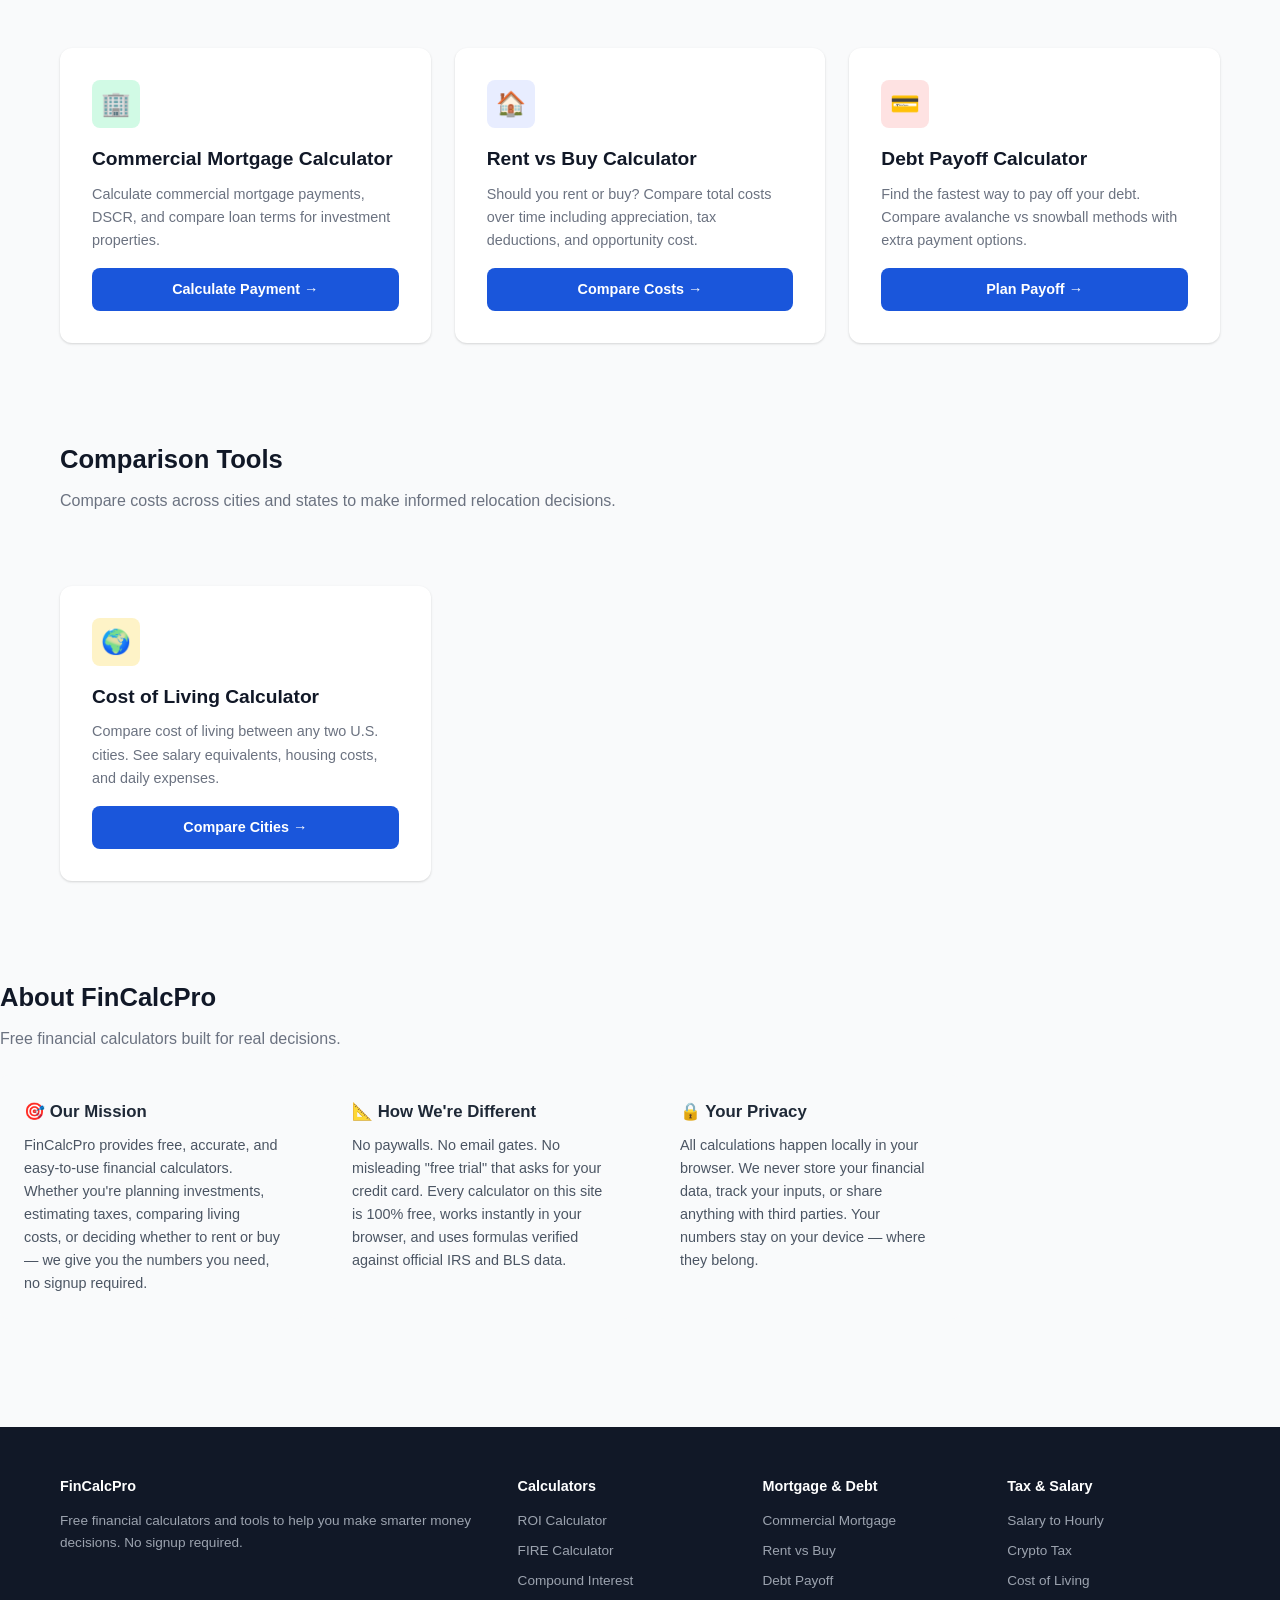
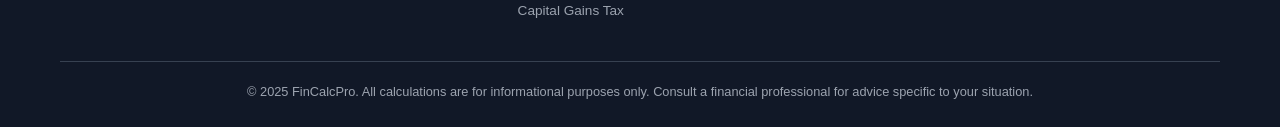
==== commit 1299b634: "feat: add About section to homepage - Add #about section with three cards: Mission, How We're Differ" ====
--- a/index.html
+++ b/index.html
@@ -145,7 +145,28 @@
     </section>
   </main>
 
-  <!-- Footer -->
+  
+<!-- About -->
+<section id="about" style="padding-top:48px;padding-bottom:48px;">
+  <h2 style="font-size:1.6rem;margin-bottom:8px;color:var(--gray-900);">About FinCalcPro</h2>
+  <p style="color:var(--gray-500);margin-bottom:24px;max-width:720px;">Free financial calculators built for real decisions.</p>
+  <div style="display:grid;grid-template-columns:repeat(auto-fit,minmax(280px,1fr));gap:24px;max-width:960px;">
+    <div style="padding:24px;background:var(--gray-50);border-radius:var(--radius);">
+      <h3 style="font-size:1.05rem;margin-bottom:8px;">🎯 Our Mission</h3>
+      <p style="font-size:.9rem;color:var(--gray-600);">FinCalcPro provides free, accurate, and easy-to-use financial calculators. Whether you're planning investments, estimating taxes, comparing living costs, or deciding whether to rent or buy — we give you the numbers you need, no signup required.</p>
+    </div>
+    <div style="padding:24px;background:var(--gray-50);border-radius:var(--radius);">
+      <h3 style="font-size:1.05rem;margin-bottom:8px;">📐 How We're Different</h3>
+      <p style="font-size:.9rem;color:var(--gray-600);">No paywalls. No email gates. No misleading "free trial" that asks for your credit card. Every calculator on this site is 100% free, works instantly in your browser, and uses formulas verified against official IRS and BLS data.</p>
+    </div>
+    <div style="padding:24px;background:var(--gray-50);border-radius:var(--radius);">
+      <h3 style="font-size:1.05rem;margin-bottom:8px;">🔒 Your Privacy</h3>
+      <p style="font-size:.9rem;color:var(--gray-600);">All calculations happen locally in your browser. We never store your financial data, track your inputs, or share anything with third parties. Your numbers stay on your device — where they belong.</p>
+    </div>
+  </div>
+</section>
+
+<!-- Footer -->
   <footer class="site-footer">
     <div class="container">
       <div class="footer-grid">
--- a/css/style.css
+++ b/css/style.css
@@ -142,14 +142,11 @@
 /* Tool Page Layout */
 .tool-page { padding: 40px 0 60px; }
 .tool-layout {
-  display: grid;
-  grid-template-columns: 1fr 360px;
-  gap: 32px;
-  align-items: start;
-}
-@media (max-width: 900px) {
-  .tool-layout { grid-template-columns: 1fr; }
-}
+ display: flex;
+ flex-direction: column;
+ gap: 32px;
+}
+
 
 /* Calculator Box */
 .calc-box {
@@ -157,8 +154,7 @@
   border-radius: var(--radius-lg);
   box-shadow: var(--shadow-md);
   padding: 32px;
-  position: sticky;
-  top: 80px;
+  max-width: 720px;
 }
 .calc-box h2 {
   font-size: 1.3rem;
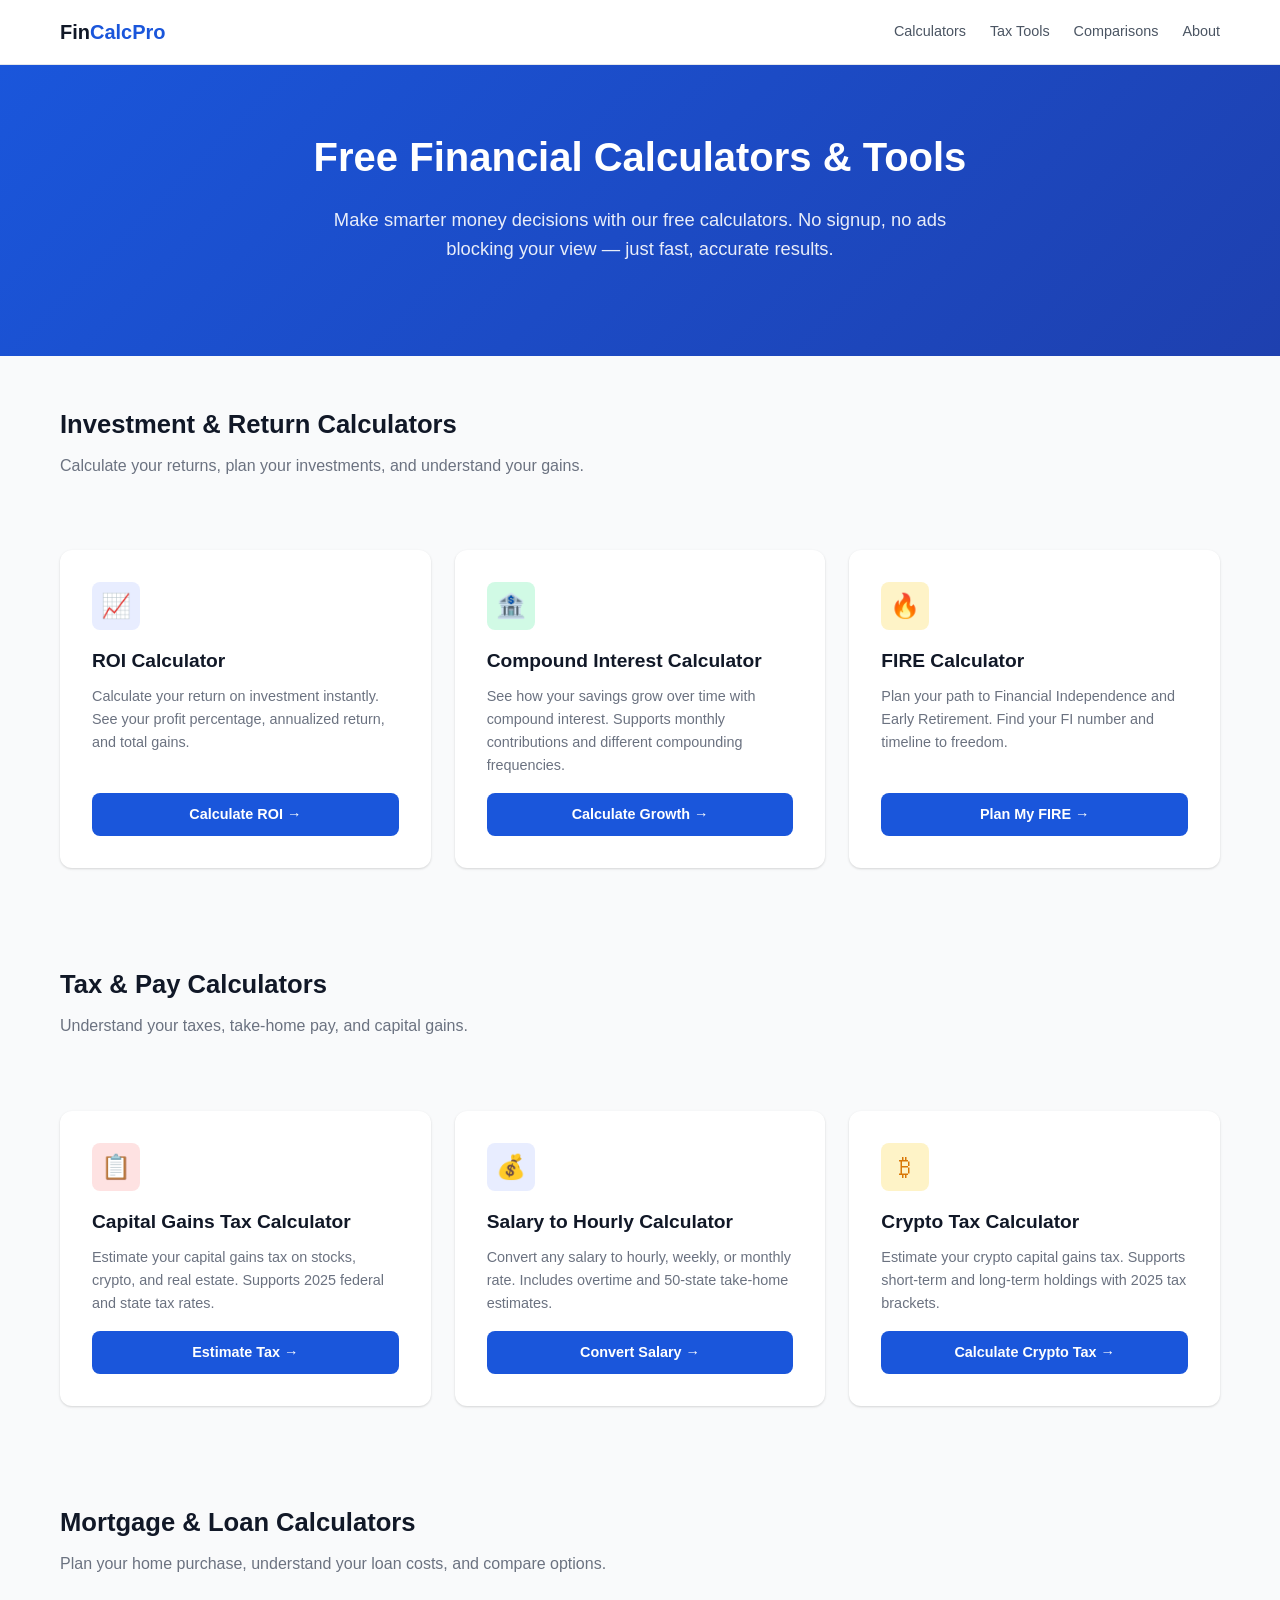
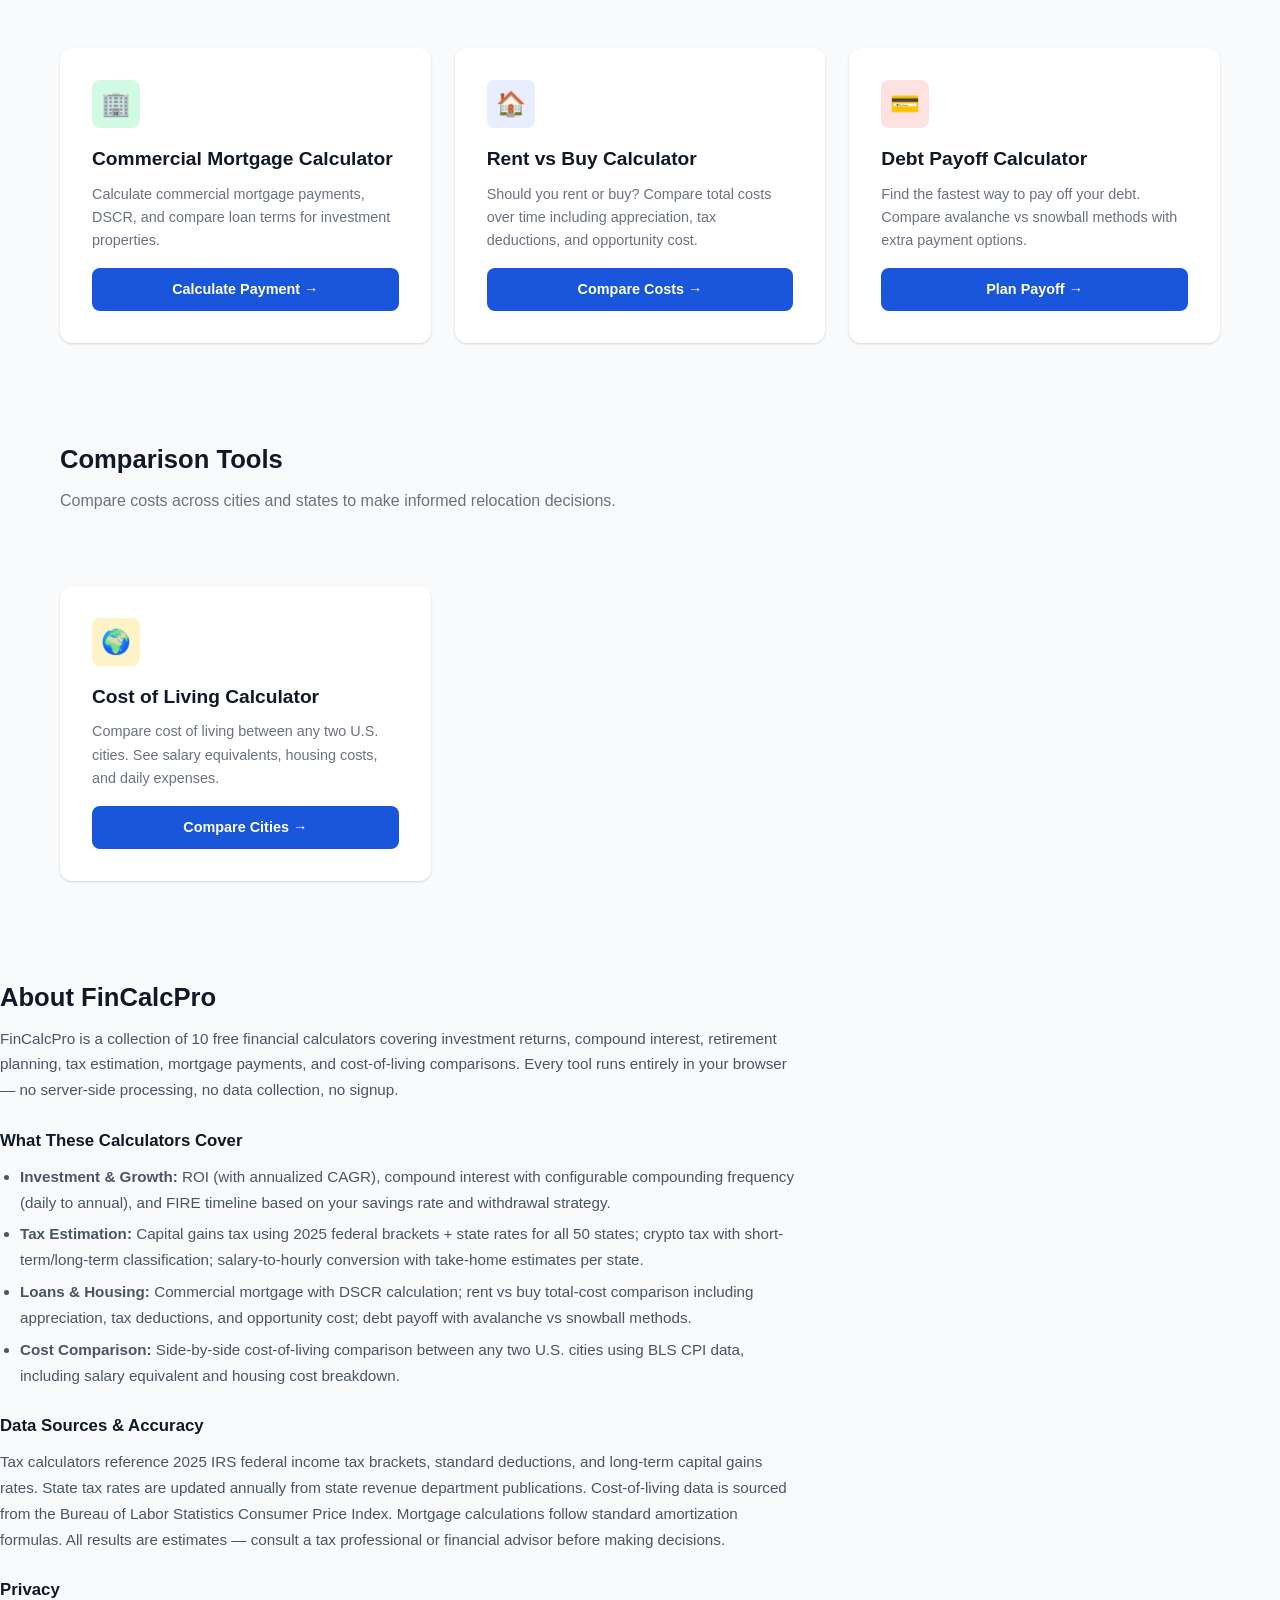
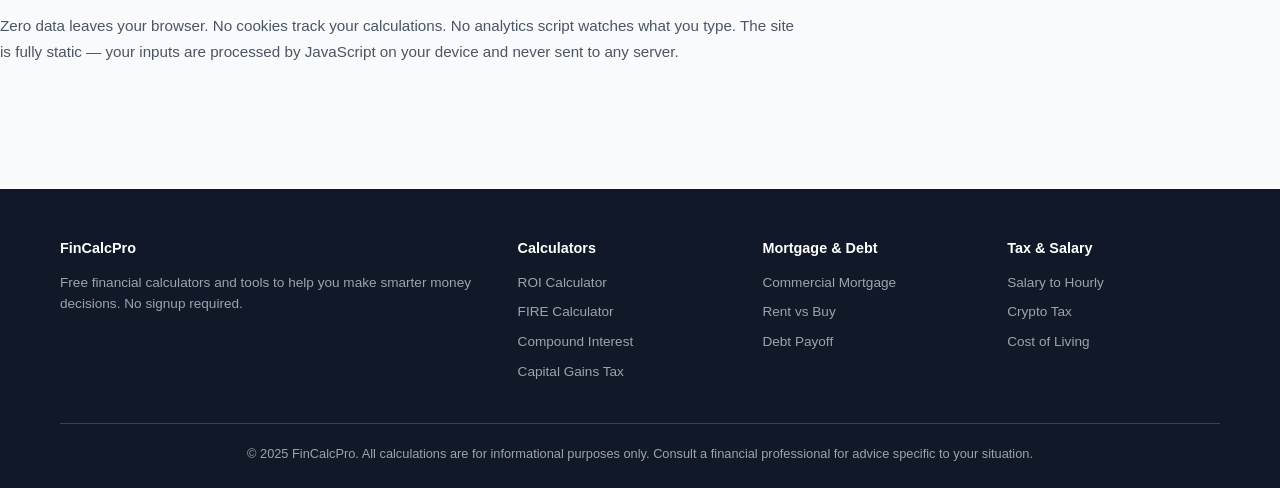
==== commit 9f4877c0: "fix: rewrite About section with concrete content - Replace vague marketing-speak with specific tool " ====
--- a/index.html
+++ b/index.html
@@ -149,20 +149,22 @@
 <!-- About -->
 <section id="about" style="padding-top:48px;padding-bottom:48px;">
   <h2 style="font-size:1.6rem;margin-bottom:8px;color:var(--gray-900);">About FinCalcPro</h2>
-  <p style="color:var(--gray-500);margin-bottom:24px;max-width:720px;">Free financial calculators built for real decisions.</p>
-  <div style="display:grid;grid-template-columns:repeat(auto-fit,minmax(280px,1fr));gap:24px;max-width:960px;">
-    <div style="padding:24px;background:var(--gray-50);border-radius:var(--radius);">
-      <h3 style="font-size:1.05rem;margin-bottom:8px;">🎯 Our Mission</h3>
-      <p style="font-size:.9rem;color:var(--gray-600);">FinCalcPro provides free, accurate, and easy-to-use financial calculators. Whether you're planning investments, estimating taxes, comparing living costs, or deciding whether to rent or buy — we give you the numbers you need, no signup required.</p>
-    </div>
-    <div style="padding:24px;background:var(--gray-50);border-radius:var(--radius);">
-      <h3 style="font-size:1.05rem;margin-bottom:8px;">📐 How We're Different</h3>
-      <p style="font-size:.9rem;color:var(--gray-600);">No paywalls. No email gates. No misleading "free trial" that asks for your credit card. Every calculator on this site is 100% free, works instantly in your browser, and uses formulas verified against official IRS and BLS data.</p>
-    </div>
-    <div style="padding:24px;background:var(--gray-50);border-radius:var(--radius);">
-      <h3 style="font-size:1.05rem;margin-bottom:8px;">🔒 Your Privacy</h3>
-      <p style="font-size:.9rem;color:var(--gray-600);">All calculations happen locally in your browser. We never store your financial data, track your inputs, or share anything with third parties. Your numbers stay on your device — where they belong.</p>
-    </div>
+  <div style="max-width:800px;color:var(--gray-600);font-size:.95rem;line-height:1.7;">
+    <p style="margin-bottom:16px;">FinCalcPro is a collection of 10 free financial calculators covering investment returns, compound interest, retirement planning, tax estimation, mortgage payments, and cost-of-living comparisons. Every tool runs entirely in your browser — no server-side processing, no data collection, no signup.</p>
+
+    <h3 style="font-size:1.05rem;margin:24px 0 8px;color:var(--gray-900);">What These Calculators Cover</h3>
+    <ul style="margin-bottom:16px;padding-left:20px;">
+      <li style="margin-bottom:6px;"><strong>Investment & Growth:</strong> ROI (with annualized CAGR), compound interest with configurable compounding frequency (daily to annual), and FIRE timeline based on your savings rate and withdrawal strategy.</li>
+      <li style="margin-bottom:6px;"><strong>Tax Estimation:</strong> Capital gains tax using 2025 federal brackets + state rates for all 50 states; crypto tax with short-term/long-term classification; salary-to-hourly conversion with take-home estimates per state.</li>
+      <li style="margin-bottom:6px;"><strong>Loans & Housing:</strong> Commercial mortgage with DSCR calculation; rent vs buy total-cost comparison including appreciation, tax deductions, and opportunity cost; debt payoff with avalanche vs snowball methods.</li>
+      <li style="margin-bottom:6px;"><strong>Cost Comparison:</strong> Side-by-side cost-of-living comparison between any two U.S. cities using BLS CPI data, including salary equivalent and housing cost breakdown.</li>
+    </ul>
+
+    <h3 style="font-size:1.05rem;margin:24px 0 8px;color:var(--gray-900);">Data Sources & Accuracy</h3>
+    <p style="margin-bottom:16px;">Tax calculators reference 2025 IRS federal income tax brackets, standard deductions, and long-term capital gains rates. State tax rates are updated annually from state revenue department publications. Cost-of-living data is sourced from the Bureau of Labor Statistics Consumer Price Index. Mortgage calculations follow standard amortization formulas. All results are estimates — consult a tax professional or financial advisor before making decisions.</p>
+
+    <h3 style="font-size:1.05rem;margin:24px 0 8px;color:var(--gray-900);">Privacy</h3>
+    <p style="margin-bottom:16px;">Zero data leaves your browser. No cookies track your calculations. No analytics script watches what you type. The site is fully static — your inputs are processed by JavaScript on your device and never sent to any server.</p>
   </div>
 </section>
 
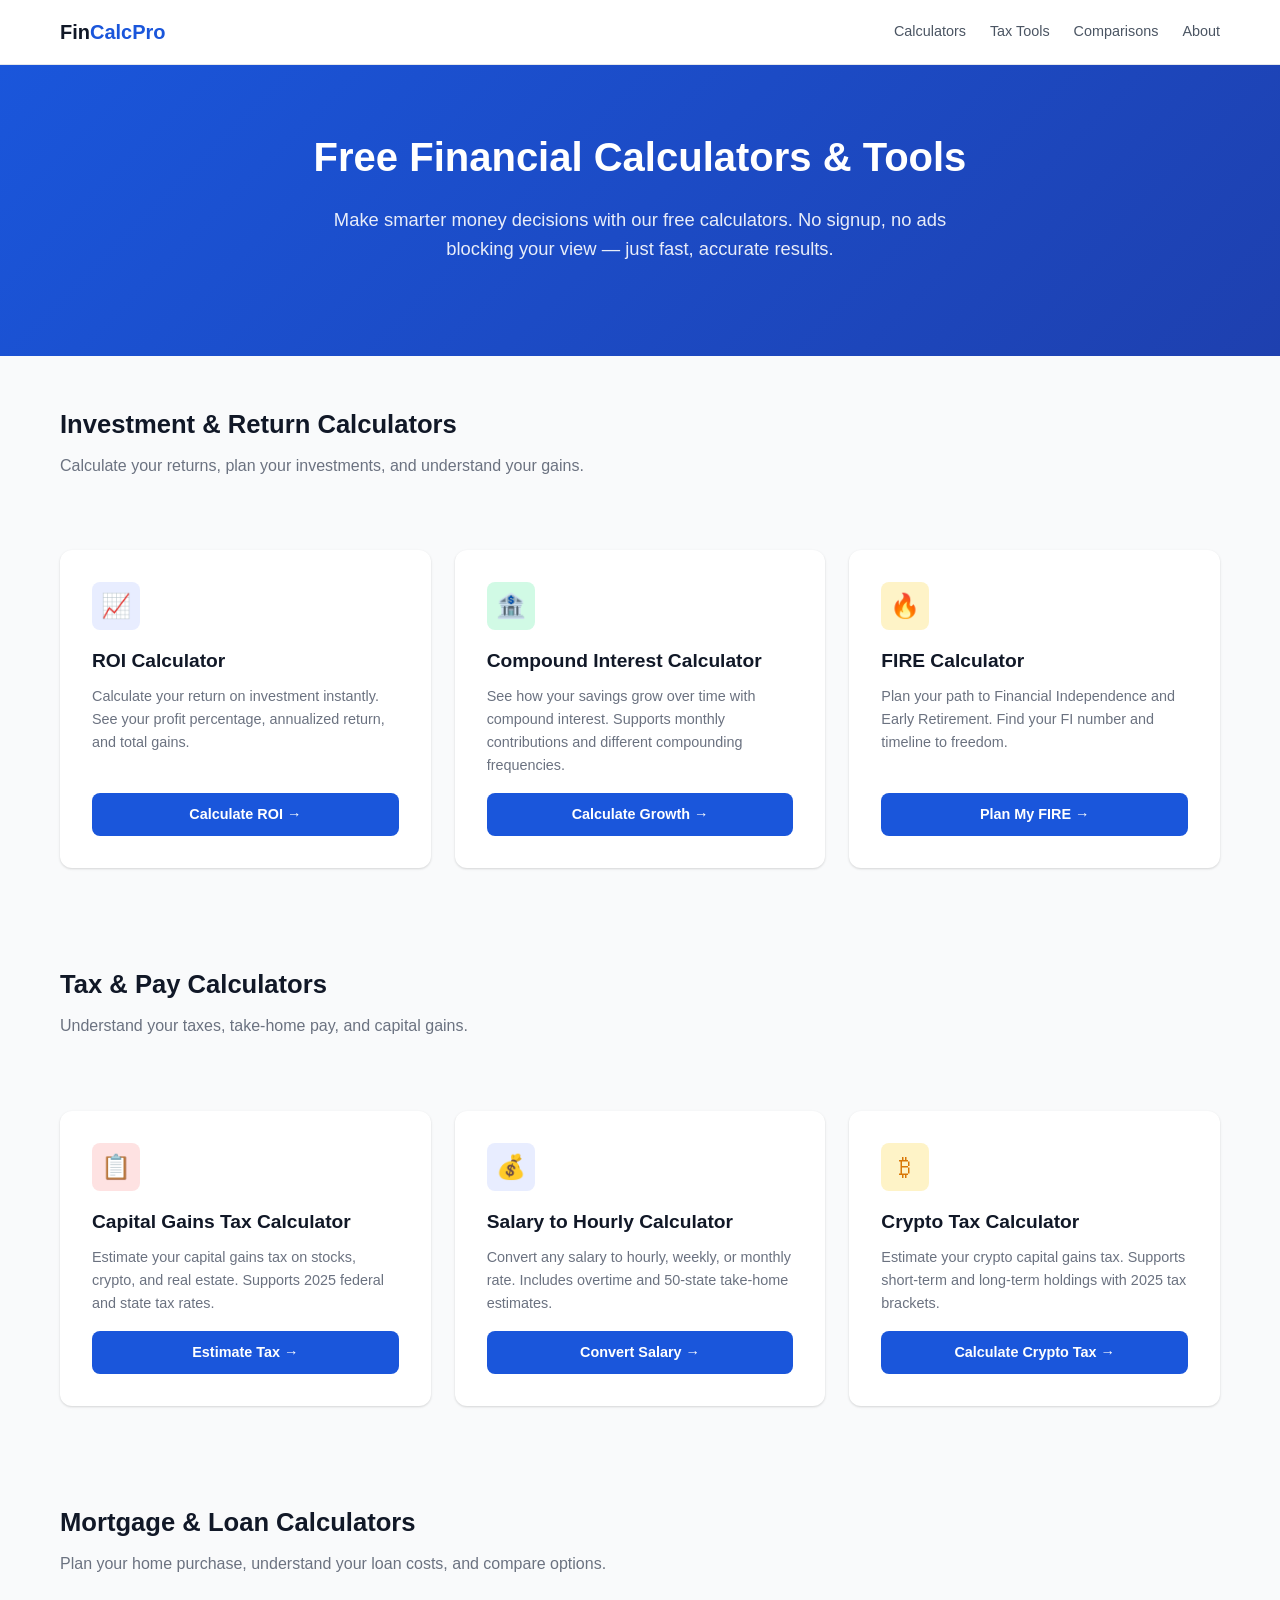
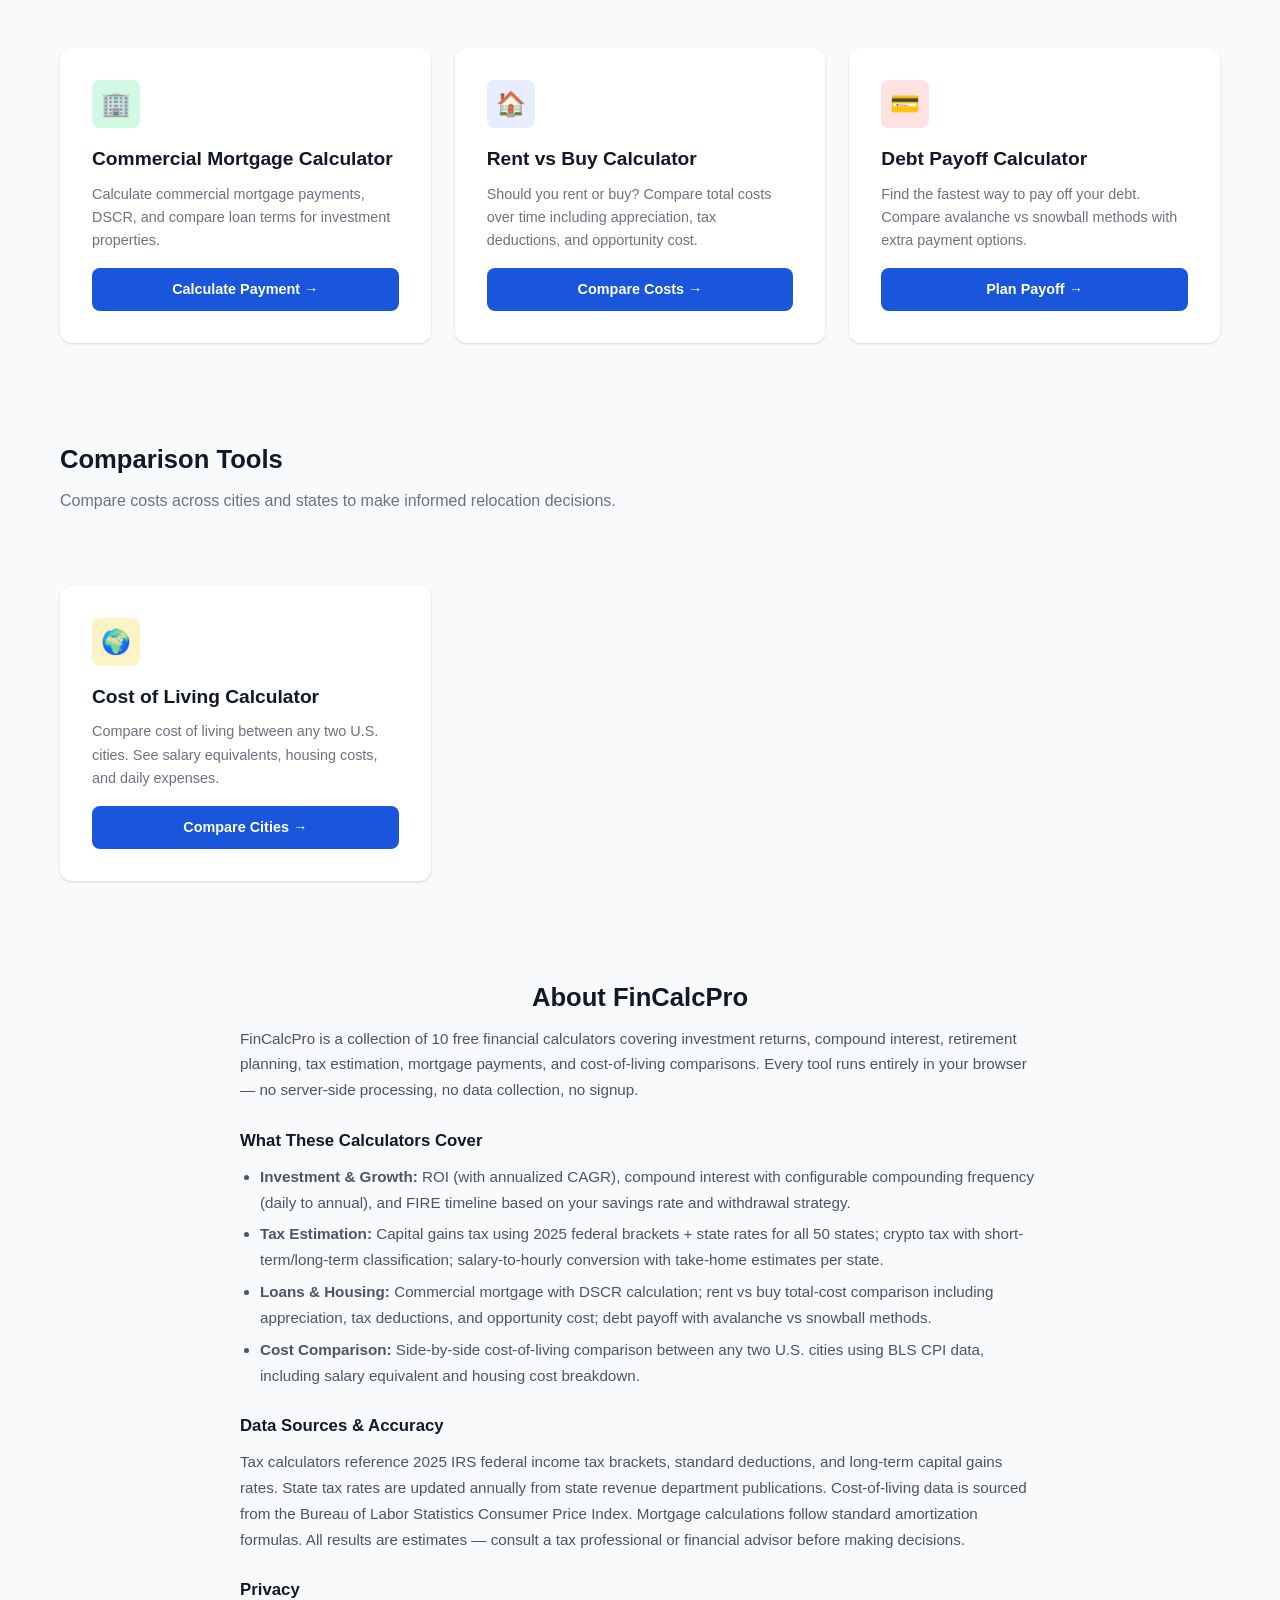
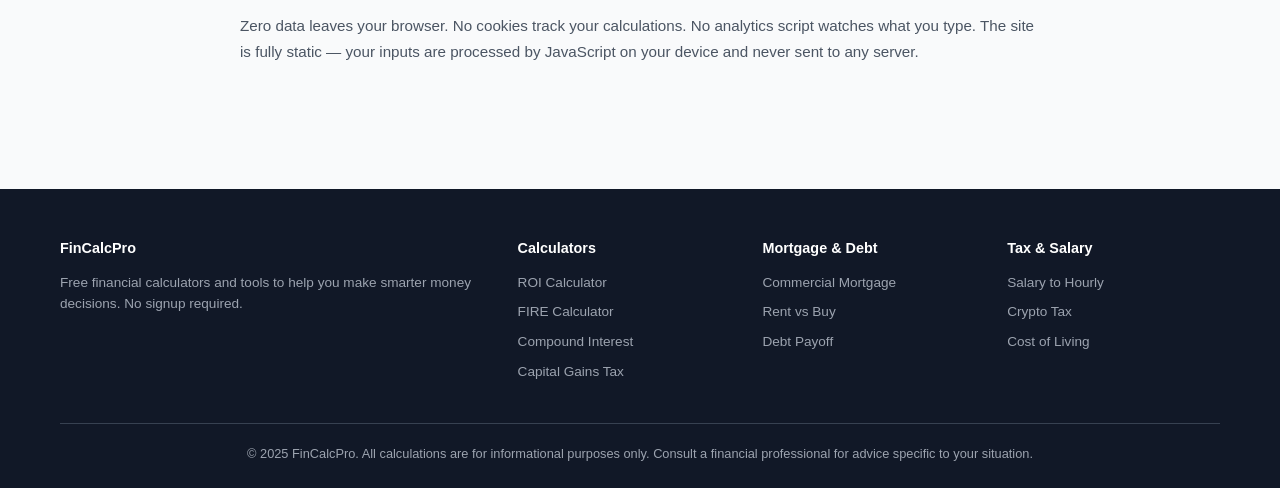
==== commit 47bce9a9: "fix: About section center alignment; change Mortgage Rate & Interest Rate to input fields; fix Cost " ====
--- a/index.html
+++ b/index.html
@@ -148,8 +148,8 @@
   
 <!-- About -->
 <section id="about" style="padding-top:48px;padding-bottom:48px;">
-  <h2 style="font-size:1.6rem;margin-bottom:8px;color:var(--gray-900);">About FinCalcPro</h2>
-  <div style="max-width:800px;color:var(--gray-600);font-size:.95rem;line-height:1.7;">
+  <h2 style="font-size:1.6rem;margin-bottom:8px;color:var(--gray-900);text-align:center;">About FinCalcPro</h2>
+  <div style="max-width:800px;margin:0 auto;color:var(--gray-600);font-size:.95rem;line-height:1.7;">
     <p style="margin-bottom:16px;">FinCalcPro is a collection of 10 free financial calculators covering investment returns, compound interest, retirement planning, tax estimation, mortgage payments, and cost-of-living comparisons. Every tool runs entirely in your browser — no server-side processing, no data collection, no signup.</p>
 
     <h3 style="font-size:1.05rem;margin:24px 0 8px;color:var(--gray-900);">What These Calculators Cover</h3>
